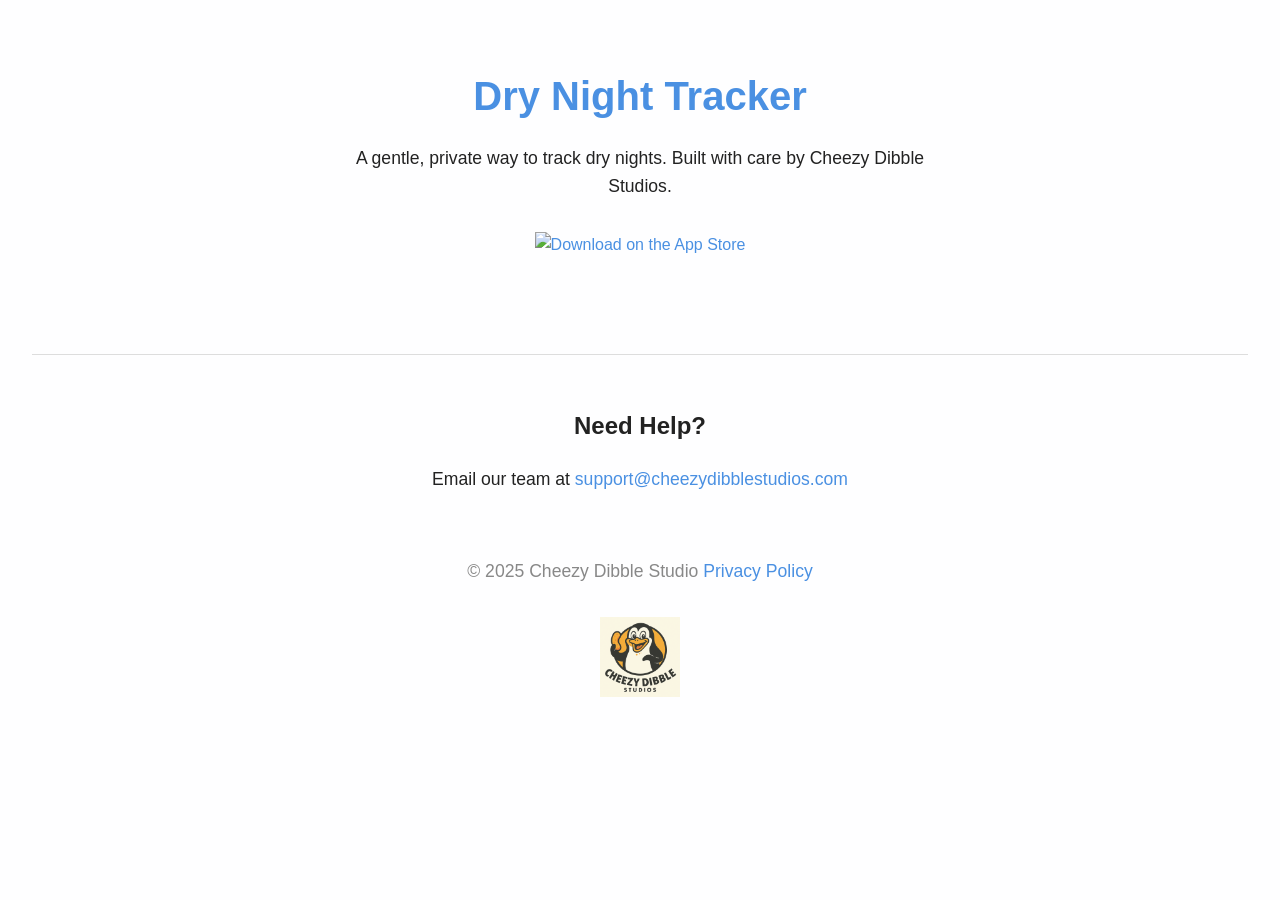
==== index.html @ 756d13ec "Update index.html" ====
<!DOCTYPE html>
<html lang="en">
<head>
  <meta charset="UTF-8" />
  <meta name="viewport" content="width=device-width, initial-scale=1.0"/>
  <title>Dry Night Tracker</title>
  <style>
    body {
      font-family: -apple-system, BlinkMacSystemFont, "Segoe UI", Roboto, Helvetica, Arial, sans-serif;
      background-color: #fefeff;
      color: #222;
      margin: 0;
      padding: 2rem;
      line-height: 1.6;
      text-align: center;
    }
    header {
      padding: 2rem 1rem 1rem;
    }
    h1 {
      color: #4a90e2;
      margin: 0;
      font-size: 2.5rem;
    }
    p {
      max-width: 600px;
      margin: 1rem auto;
      font-size: 1.1rem;
    }
    .store-badge {
      margin: 2rem 0;
    }
    .store-badge img {
      height: 50px;
    }
    .section {
      margin-top: 3rem;
      padding-top: 2rem;
      border-top: 1px solid #ddd;
    }
    footer {
      margin-top: 4rem;
      font-size: 0.9rem;
      color: #888;
    }
    a {
      color: #4a90e2;
      text-decoration: none;
    }
  </style>
</head>
<body>

  <header>
    <h1>Dry Night Tracker</h1>
    <p>A gentle, private way to track dry nights. Built with care by Cheezy Dibble Studios.</p>
    <div class="store-badge">
      <a href="https://apps.apple.com/app/idYOUR_APP_ID">
        <img src="https://developer.apple.com/assets/elements/badges/download-on-the-app-store.svg" alt="Download on the App Store">
      </a>
    </div>
  </header>

  <div class="section">
    <h2>Need Help?</h2>
    <p>Email our team at <a href="mailto:support@cheezydibblestudios.com">support@cheezydibblestudios.com</a></p>
  </div>

  <footer>
  <p>
    © 2025 Cheezy Dibble Studio
    <a href="privacy.html">Privacy Policy</a>
  </p>
  <img src="logo.png" alt="Cheezy Dibble Studio Logo" style="margin-top: 1rem; height: 80px; opacity: 0.85;">
</footer>

</body>
</html>
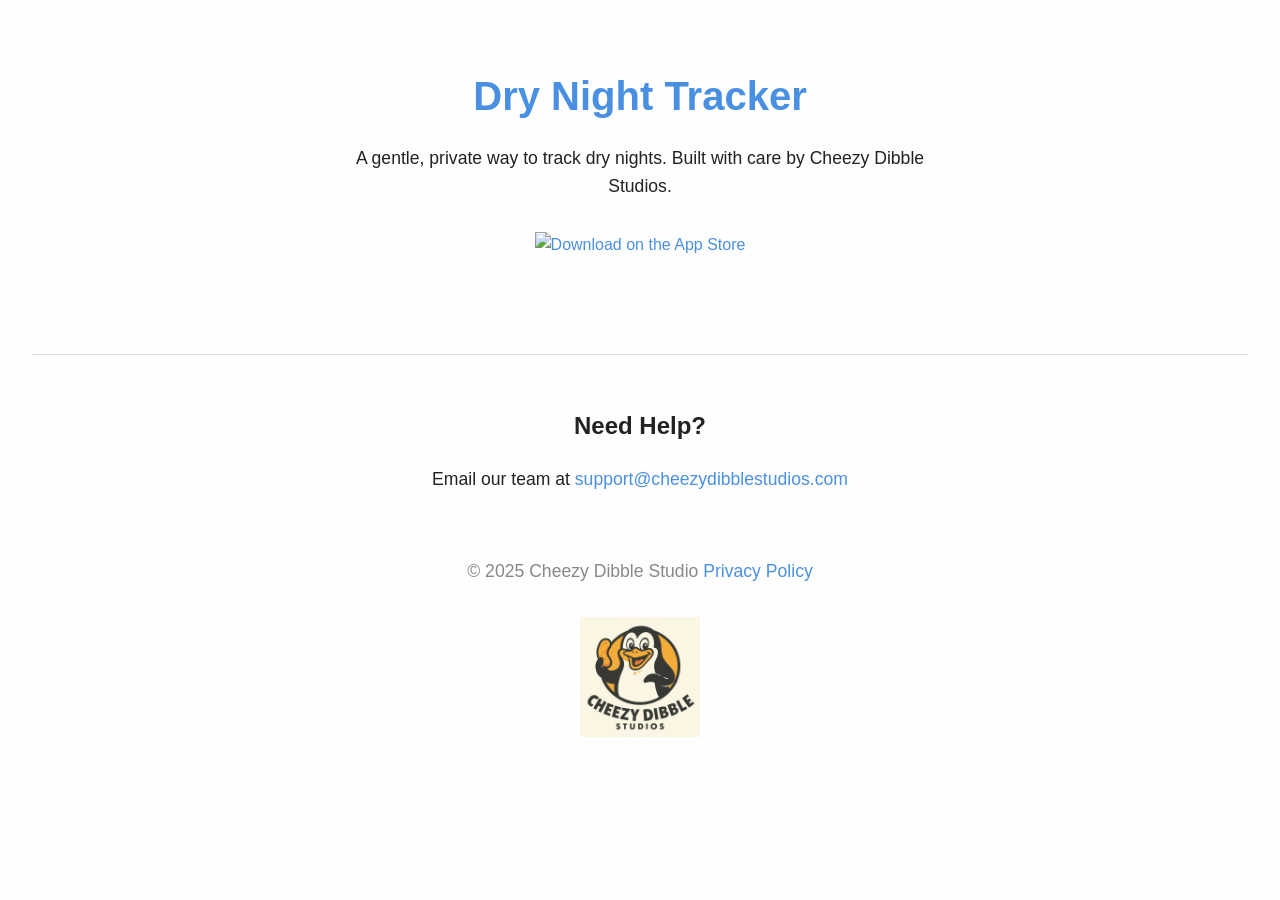
==== commit 34bc240d: "Update index.html" ====
--- a/index.html
+++ b/index.html
@@ -71,7 +71,7 @@
     © 2025 Cheezy Dibble Studio
     <a href="privacy.html">Privacy Policy</a>
   </p>
-  <img src="logo.png" alt="Cheezy Dibble Studio Logo" style="margin-top: 1rem; height: 80px; opacity: 0.85;">
+  <img src="logo.png" alt="Cheezy Dibble Studio Logo" style="margin-top: 1rem; height: 120px; opacity: 0.85;">
 </footer>
 
 </body>
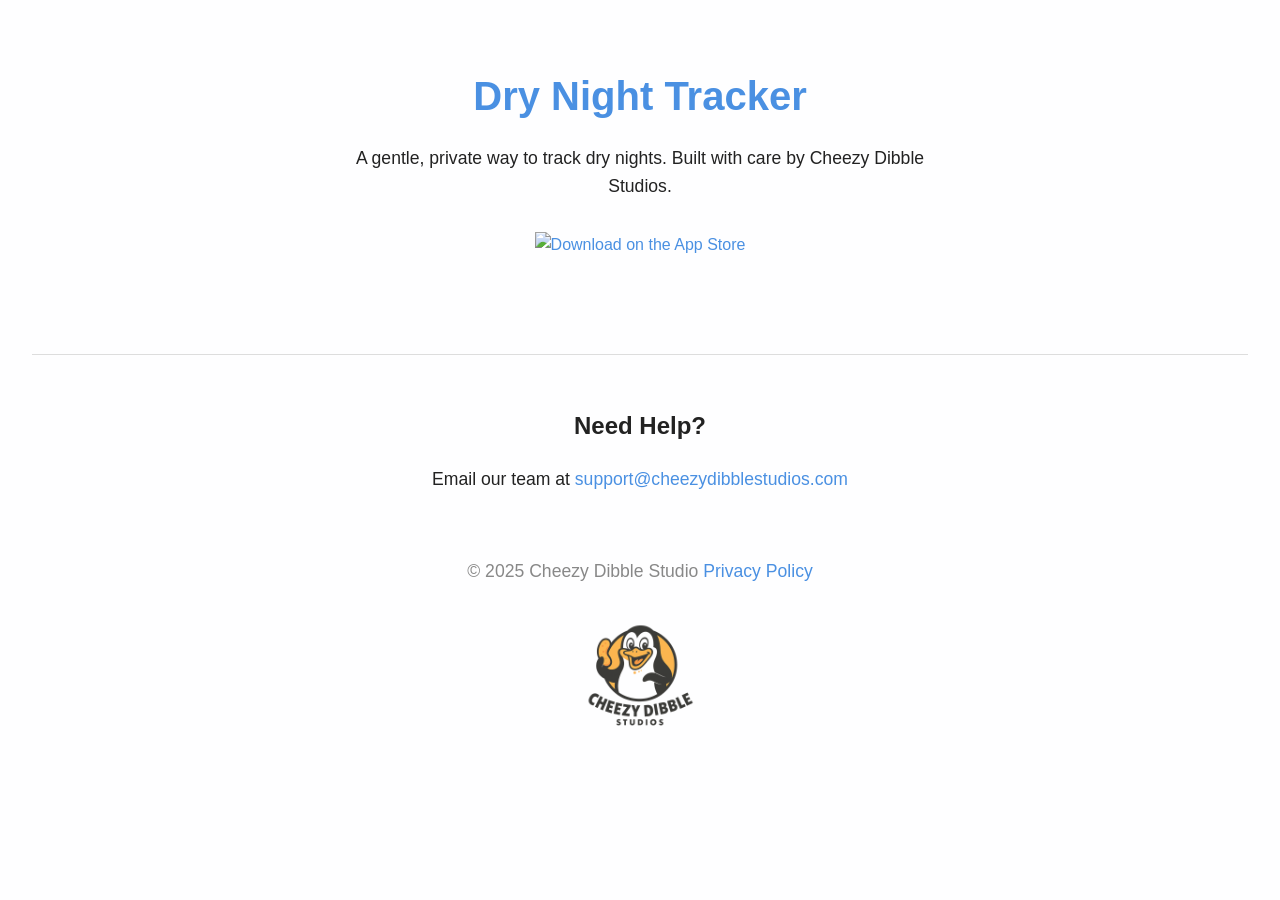
==== commit d2c0b944: "Update index.html Updated image file" ====
--- a/index.html
+++ b/index.html
@@ -71,7 +71,7 @@
     © 2025 Cheezy Dibble Studio
     <a href="privacy.html">Privacy Policy</a>
   </p>
-  <img src="logo.png" alt="Cheezy Dibble Studio Logo" style="margin-top: 1rem; height: 120px; opacity: 0.85;">
+  <img src="logo-blank.png" alt="Cheezy Dibble Studio Logo" style="margin-top: 1rem; height: 120px; opacity: 0.85;">
 </footer>
 
 </body>
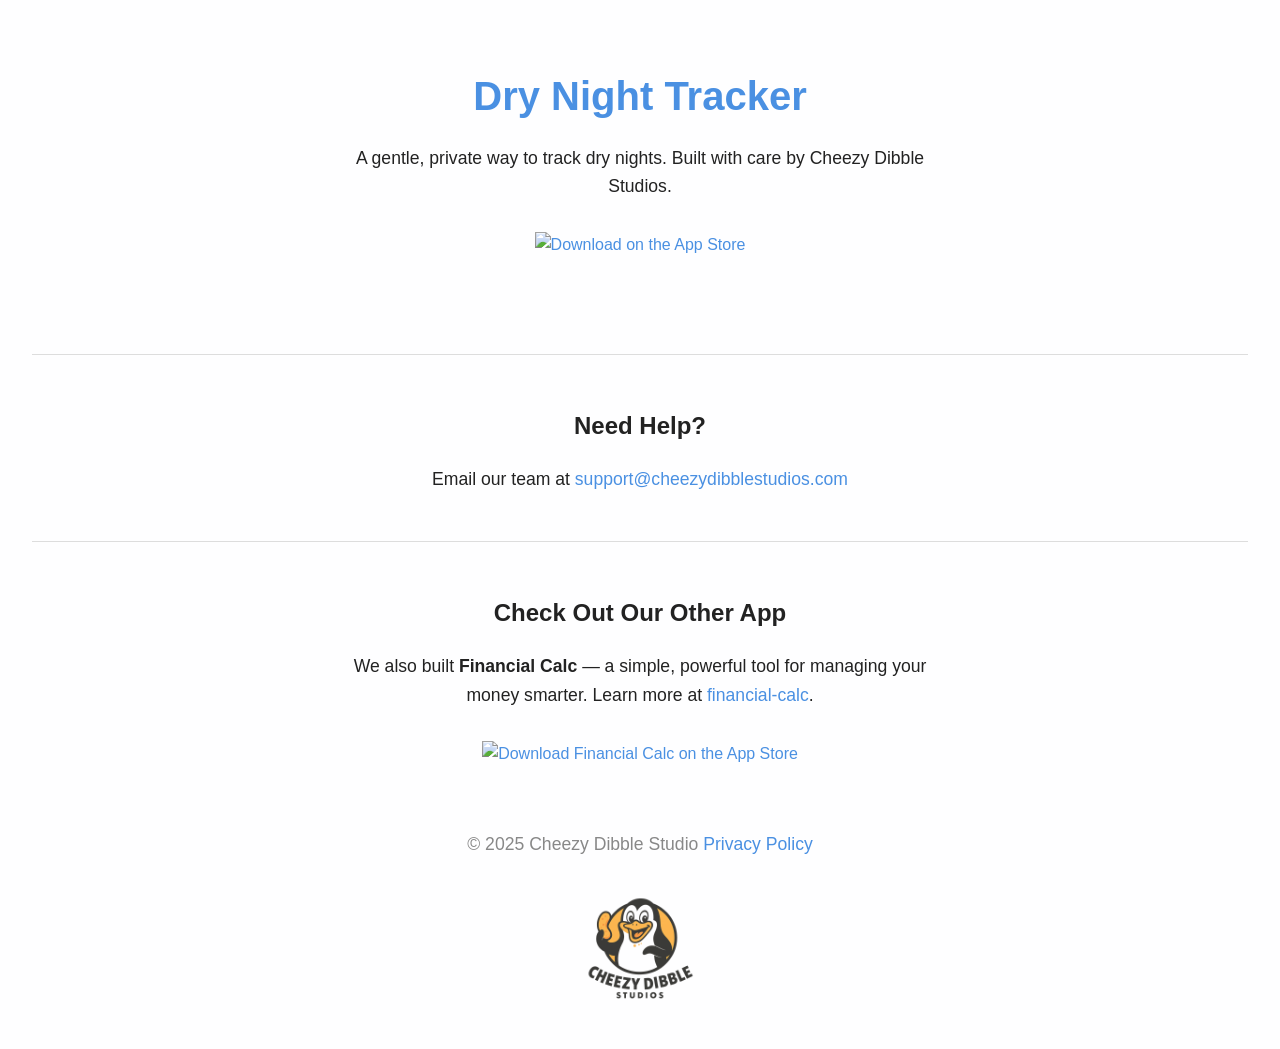
==== commit 6cb54720: "Update index.html for Financial-calc.com" ====
--- a/index.html
+++ b/index.html
@@ -66,6 +66,20 @@
     <p>Email our team at <a href="mailto:support@cheezydibblestudios.com">support@cheezydibblestudios.com</a></p>
   </div>
 
+    <div class="section">
+    <h2>Check Out Our Other App</h2>
+    <p>
+      We also built <strong>Financial Calc</strong> — a simple, powerful tool for managing your money smarter.
+      Learn more at <a href="https://cheezydibblesstudios.com/financial-calc">financial-calc</a>.
+    </p>
+    <div class="store-badge">
+      <a href="https://apps.apple.com/app/idFINANCIAL_CALC_APP_ID">
+        <img src="https://developer.apple.com/assets/elements/badges/download-on-the-app-store.svg" 
+             alt="Download Financial Calc on the App Store">
+      </a>
+    </div>
+  </div>
+
   <footer>
   <p>
     © 2025 Cheezy Dibble Studio
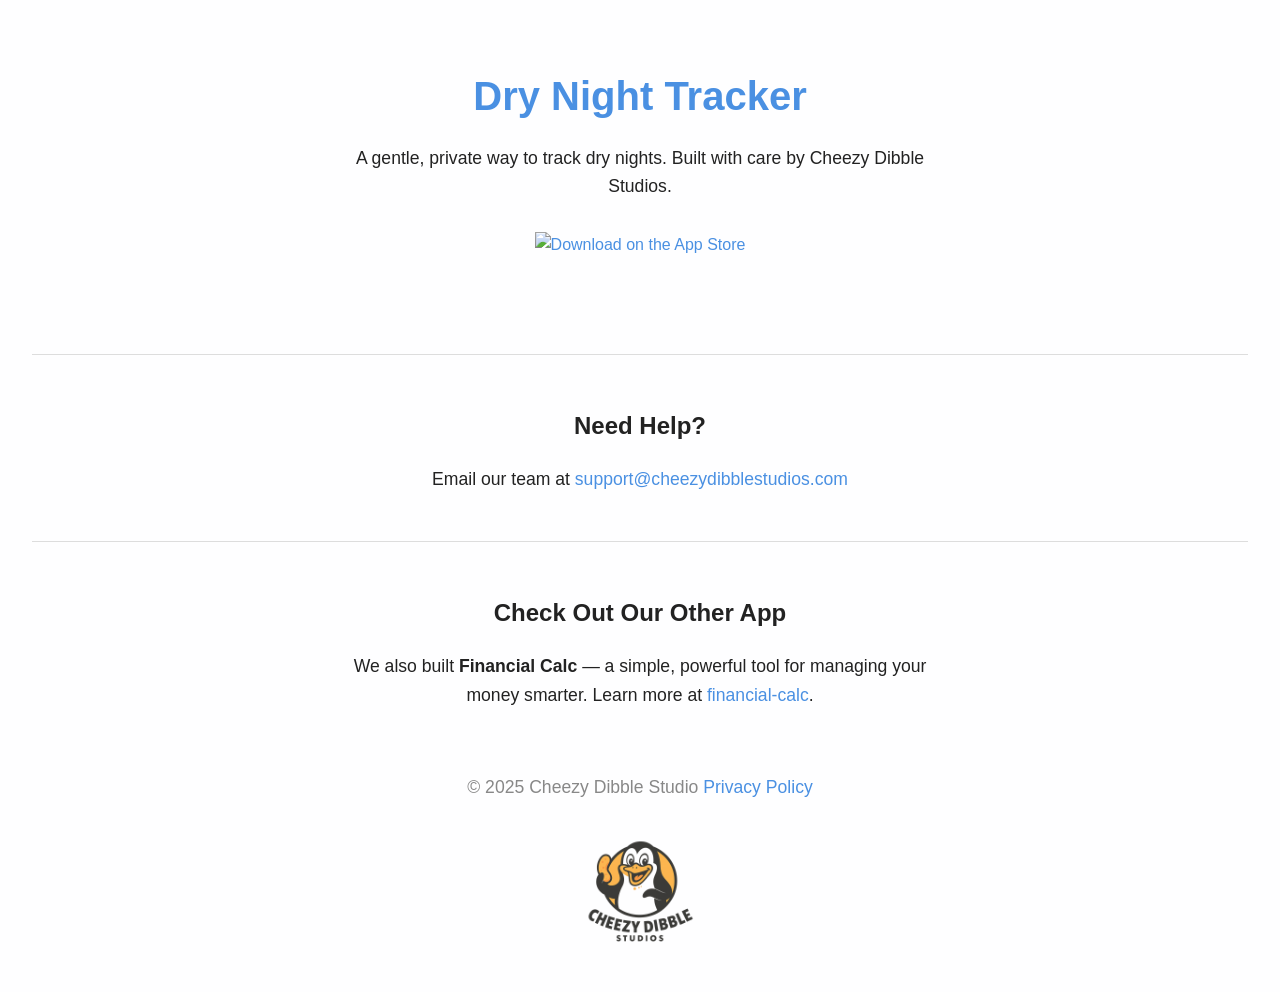
==== commit 84dc973b: "Update index.html FC updates" ====
--- a/index.html
+++ b/index.html
@@ -73,9 +73,7 @@
       Learn more at <a href="https://cheezydibblesstudios.com/financial-calc">financial-calc</a>.
     </p>
     <div class="store-badge">
-      <a href="https://apps.apple.com/app/idFINANCIAL_CALC_APP_ID">
-        <img src="https://developer.apple.com/assets/elements/badges/download-on-the-app-store.svg" 
-             alt="Download Financial Calc on the App Store">
+      <a href="http:www.financial-calc.com">
       </a>
     </div>
   </div>
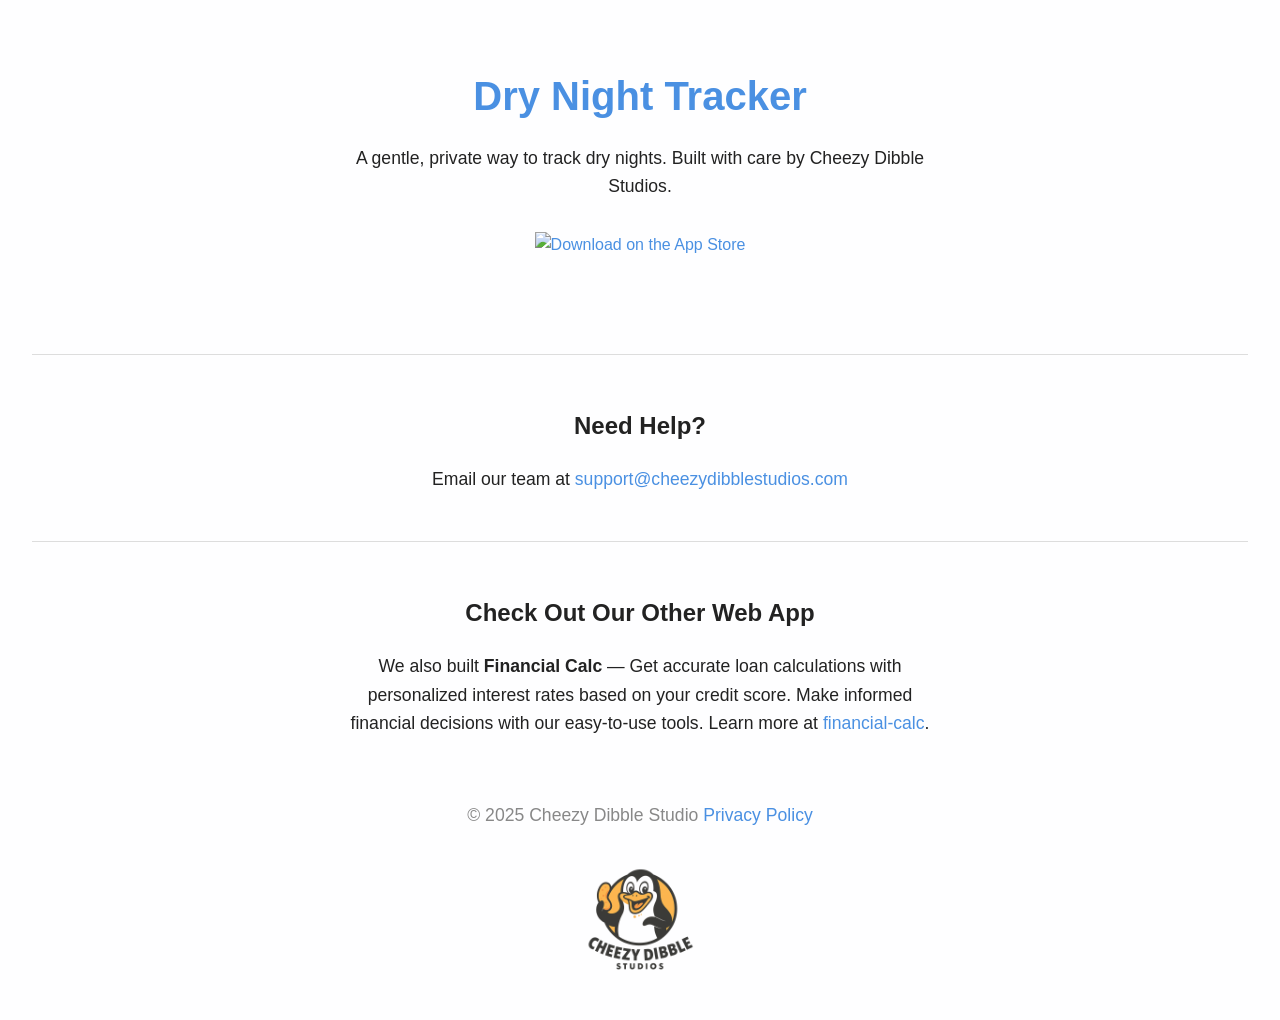
==== commit 2d569eab: "Update index.html FC updates" ====
--- a/index.html
+++ b/index.html
@@ -1,4 +1,4 @@
-<!DOCTYPE html>
+ <!DOCTYPE html>
 <html lang="en">
 <head>
   <meta charset="UTF-8" />
@@ -67,9 +67,9 @@
   </div>
 
     <div class="section">
-    <h2>Check Out Our Other App</h2>
+    <h2>Check Out Our Other Web App</h2>
     <p>
-      We also built <strong>Financial Calc</strong> — a simple, powerful tool for managing your money smarter.
+      We also built <strong>Financial Calc</strong> — Get accurate loan calculations with personalized interest rates based on your credit score. Make informed financial decisions with our easy-to-use tools.
       Learn more at <a href="https://cheezydibblesstudios.com/financial-calc">financial-calc</a>.
     </p>
     <div class="store-badge">
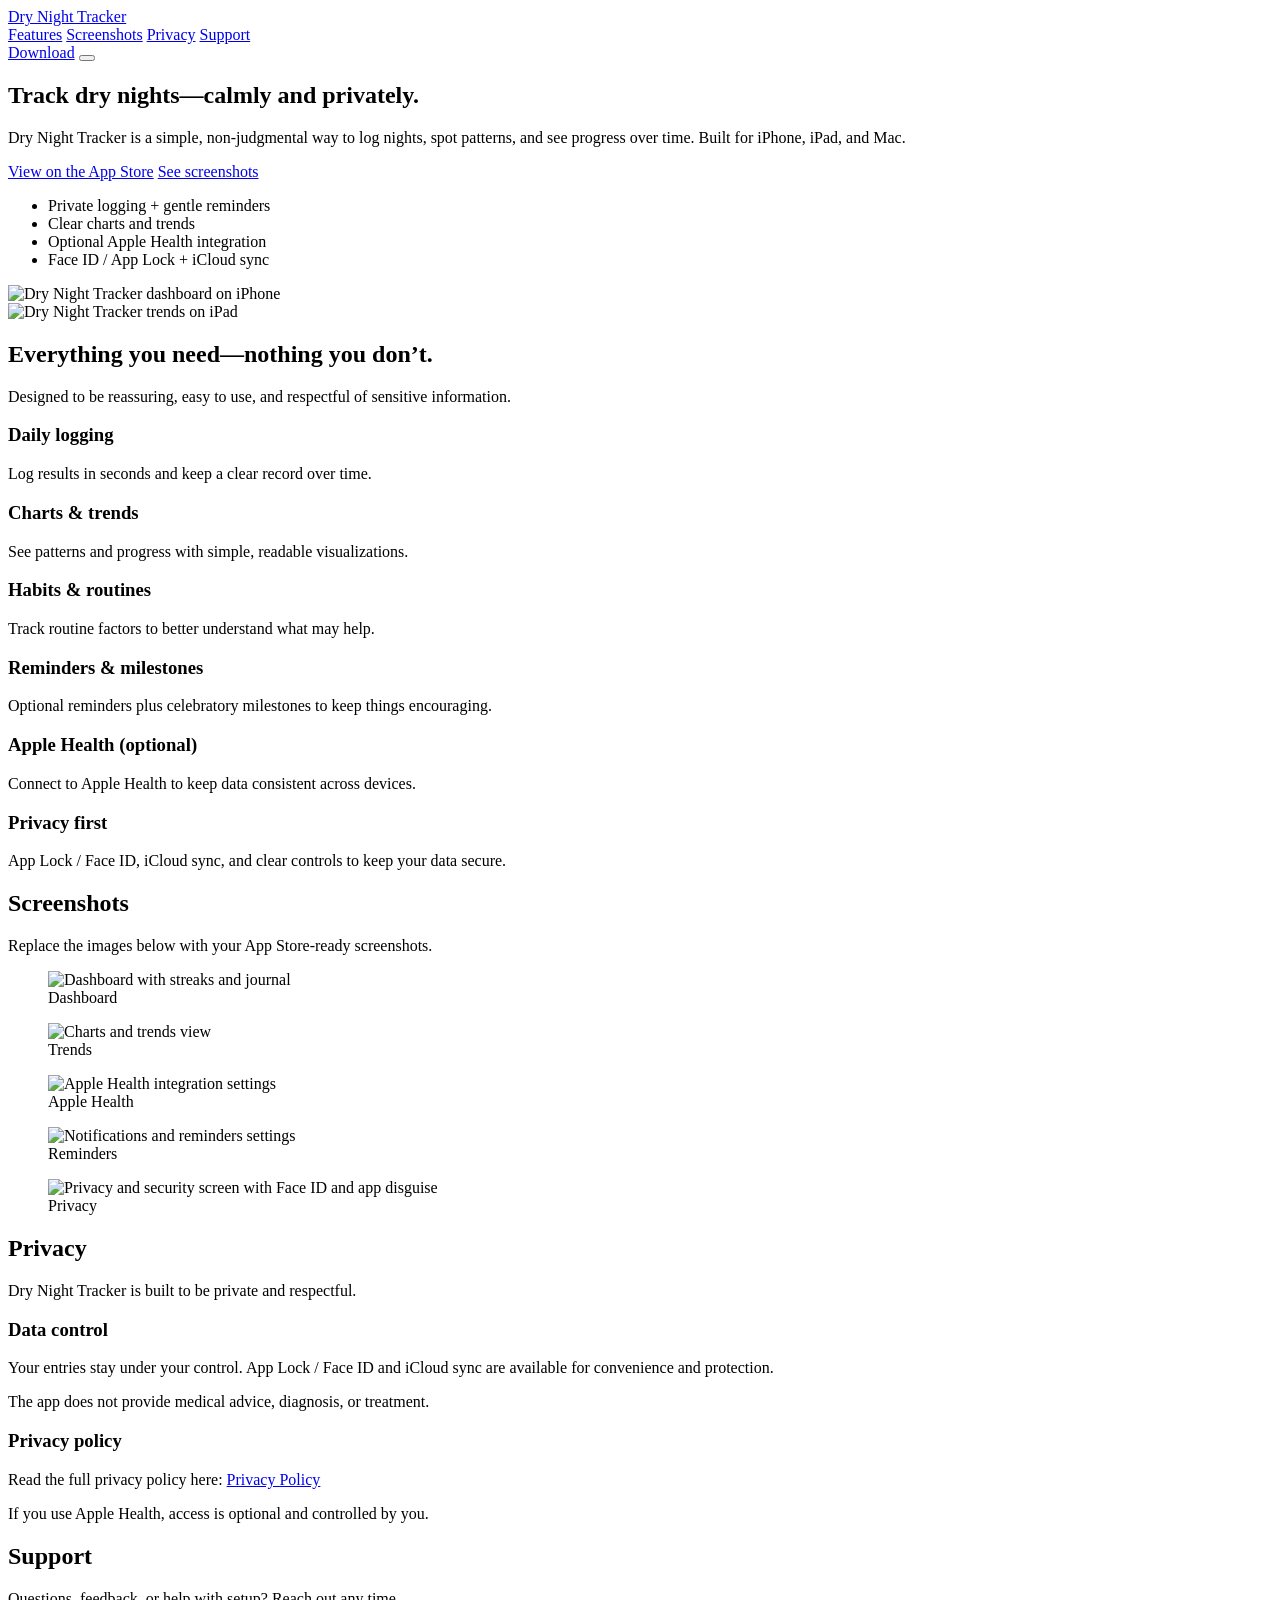
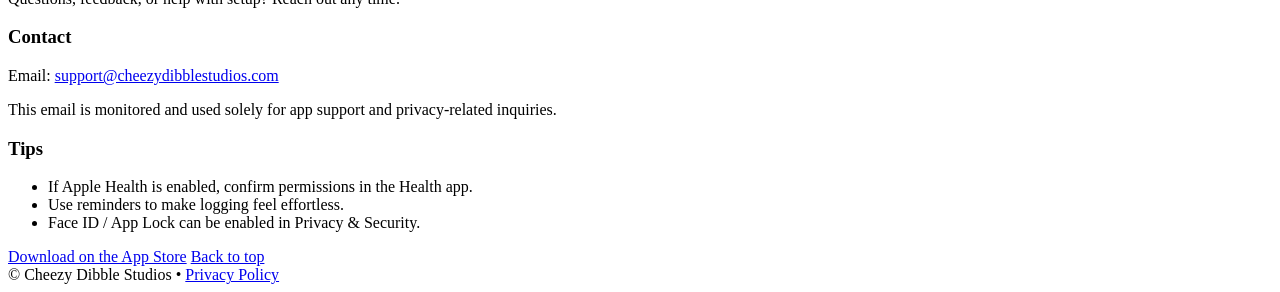
==== commit 630f778d: "Complete rewrite" ====
--- a/index.html
+++ b/index.html
@@ -1,90 +1,242 @@
- <!DOCTYPE html>
+<!doctype html>
 <html lang="en">
 <head>
-  <meta charset="UTF-8" />
-  <meta name="viewport" content="width=device-width, initial-scale=1.0"/>
+  <meta charset="utf-8" />
+  <meta name="viewport" content="width=device-width,initial-scale=1" />
+  <meta name="description" content="Dry Night Tracker — private logging, simple charts, gentle reminders, and Apple Health integration." />
   <title>Dry Night Tracker</title>
-  <style>
-    body {
-      font-family: -apple-system, BlinkMacSystemFont, "Segoe UI", Roboto, Helvetica, Arial, sans-serif;
-      background-color: #fefeff;
-      color: #222;
-      margin: 0;
-      padding: 2rem;
-      line-height: 1.6;
-      text-align: center;
-    }
-    header {
-      padding: 2rem 1rem 1rem;
-    }
-    h1 {
-      color: #4a90e2;
-      margin: 0;
-      font-size: 2.5rem;
-    }
-    p {
-      max-width: 600px;
-      margin: 1rem auto;
-      font-size: 1.1rem;
-    }
-    .store-badge {
-      margin: 2rem 0;
-    }
-    .store-badge img {
-      height: 50px;
-    }
-    .section {
-      margin-top: 3rem;
-      padding-top: 2rem;
-      border-top: 1px solid #ddd;
-    }
-    footer {
-      margin-top: 4rem;
-      font-size: 0.9rem;
-      color: #888;
-    }
-    a {
-      color: #4a90e2;
-      text-decoration: none;
-    }
-  </style>
+
+  <link rel="icon" href="assets/icon.png" />
+  <link rel="preconnect" href="https://fonts.googleapis.com">
+  <link rel="preconnect" href="https://fonts.gstatic.com" crossorigin>
+
+  <link rel="stylesheet" href="styles.css" />
+
+  <!-- Open Graph -->
+  <meta property="og:title" content="Dry Night Tracker" />
+  <meta property="og:description" content="Track dry nights with simple charts and private logging." />
+  <meta property="og:image" content="assets/og.png" />
+  <meta property="og:type" content="website" />
 </head>
+
 <body>
-
-  <header>
-    <h1>Dry Night Tracker</h1>
-    <p>A gentle, private way to track dry nights. Built with care by Cheezy Dibble Studios.</p>
-    <div class="store-badge">
-      <a href="https://apps.apple.com/app/idYOUR_APP_ID">
-        <img src="https://developer.apple.com/assets/elements/badges/download-on-the-app-store.svg" alt="Download on the App Store">
+  <header class="nav">
+    <div class="container nav-inner">
+      <a class="brand" href="#top" aria-label="Dry Night Tracker home">
+        <span class="brand-dot" aria-hidden="true"></span>
+        <span>Dry Night Tracker</span>
       </a>
+
+      <nav class="nav-links" aria-label="Primary">
+        <a href="#features">Features</a>
+        <a href="#screenshots">Screenshots</a>
+        <a href="#privacy">Privacy</a>
+        <a href="#support">Support</a>
+      </nav>
+
+      <a class="cta small" href="#download">Download</a>
+      <button class="menu" aria-label="Open menu" aria-expanded="false" aria-controls="mobileMenu">
+        <span></span><span></span><span></span>
+      </button>
+    </div>
+
+    <div id="mobileMenu" class="mobile" hidden>
+      <a href="#features">Features</a>
+      <a href="#screenshots">Screenshots</a>
+      <a href="#privacy">Privacy</a>
+      <a href="#support">Support</a>
+      <a class="cta" href="#download">Download</a>
     </div>
   </header>
 
-  <div class="section">
-    <h2>Need Help?</h2>
-    <p>Email our team at <a href="mailto:support@cheezydibblestudios.com">support@cheezydibblestudios.com</a></p>
-  </div>
-
-    <div class="section">
-    <h2>Check Out Our Other Web App</h2>
-    <p>
-      We also built <strong>Financial Calc</strong> — Get accurate loan calculations with personalized interest rates based on your credit score. Make informed financial decisions with our easy-to-use tools.
-      Learn more at <a href="https://cheezydibblesstudios.com/financial-calc">financial-calc</a>.
-    </p>
-    <div class="store-badge">
-      <a href="http:www.financial-calc.com">
-      </a>
+  <main id="top">
+    <section class="hero">
+      <div class="container hero-grid">
+        <div class="hero-copy">
+          <h1>Track dry nights—calmly and privately.</h1>
+          <p class="sub">
+            Dry Night Tracker is a simple, non-judgmental way to log nights, spot patterns,
+            and see progress over time. Built for iPhone, iPad, and Mac.
+          </p>
+
+          <div class="hero-actions" id="download">
+            <!-- Replace # with your App Store link -->
+            <a class="cta" href="#" target="_blank" rel="noopener">View on the App Store</a>
+            <a class="ghost" href="#screenshots">See screenshots</a>
+          </div>
+
+          <ul class="bullets" role="list">
+            <li>Private logging + gentle reminders</li>
+            <li>Clear charts and trends</li>
+            <li>Optional Apple Health integration</li>
+            <li>Face ID / App Lock + iCloud sync</li>
+          </ul>
+        </div>
+
+        <div class="hero-media" aria-label="App preview images">
+          <!-- Replace these with your actual images -->
+          <div class="device">
+            <img src="assets/iphone-hero.png" alt="Dry Night Tracker dashboard on iPhone" loading="eager" />
+          </div>
+          <div class="device secondary">
+            <img src="assets/ipad-hero.png" alt="Dry Night Tracker trends on iPad" loading="lazy" />
+          </div>
+        </div>
+      </div>
+    </section>
+
+    <section id="features" class="section">
+      <div class="container">
+        <div class="section-head">
+          <h2>Everything you need—nothing you don’t.</h2>
+          <p>Designed to be reassuring, easy to use, and respectful of sensitive information.</p>
+        </div>
+
+        <div class="cards">
+          <article class="card">
+            <h3>Daily logging</h3>
+            <p>Log results in seconds and keep a clear record over time.</p>
+          </article>
+
+          <article class="card">
+            <h3>Charts & trends</h3>
+            <p>See patterns and progress with simple, readable visualizations.</p>
+          </article>
+
+          <article class="card">
+            <h3>Habits & routines</h3>
+            <p>Track routine factors to better understand what may help.</p>
+          </article>
+
+          <article class="card">
+            <h3>Reminders & milestones</h3>
+            <p>Optional reminders plus celebratory milestones to keep things encouraging.</p>
+          </article>
+
+          <article class="card">
+            <h3>Apple Health (optional)</h3>
+            <p>Connect to Apple Health to keep data consistent across devices.</p>
+          </article>
+
+          <article class="card">
+            <h3>Privacy first</h3>
+            <p>App Lock / Face ID, iCloud sync, and clear controls to keep your data secure.</p>
+          </article>
+        </div>
+      </div>
+    </section>
+
+    <section id="screenshots" class="section alt">
+      <div class="container">
+        <div class="section-head">
+          <h2>Screenshots</h2>
+          <p>Replace the images below with your App Store-ready screenshots.</p>
+        </div>
+
+        <div class="gallery">
+          <figure>
+            <img src="assets/screen-1.png" alt="Dashboard with streaks and journal" loading="lazy" />
+            <figcaption>Dashboard</figcaption>
+          </figure>
+          <figure>
+            <img src="assets/screen-2.png" alt="Charts and trends view" loading="lazy" />
+            <figcaption>Trends</figcaption>
+          </figure>
+          <figure>
+            <img src="assets/screen-3.png" alt="Apple Health integration settings" loading="lazy" />
+            <figcaption>Apple Health</figcaption>
+          </figure>
+          <figure>
+            <img src="assets/screen-4.png" alt="Notifications and reminders settings" loading="lazy" />
+            <figcaption>Reminders</figcaption>
+          </figure>
+          <figure>
+            <img src="assets/screen-5.png" alt="Privacy and security screen with Face ID and app disguise" loading="lazy" />
+            <figcaption>Privacy</figcaption>
+          </figure>
+        </div>
+      </div>
+    </section>
+
+    <section id="privacy" class="section">
+      <div class="container">
+        <div class="section-head">
+          <h2>Privacy</h2>
+          <p>Dry Night Tracker is built to be private and respectful.</p>
+        </div>
+
+        <div class="two-col">
+          <div class="panel">
+            <h3>Data control</h3>
+            <p>
+              Your entries stay under your control. App Lock / Face ID and iCloud sync
+              are available for convenience and protection.
+            </p>
+            <p class="fine">
+              The app does not provide medical advice, diagnosis, or treatment.
+            </p>
+          </div>
+
+          <div class="panel">
+            <h3>Privacy policy</h3>
+            <p>
+              Read the full privacy policy here:
+              <a href="privacy.html">Privacy Policy</a>
+            </p>
+            <p class="fine">
+              If you use Apple Health, access is optional and controlled by you.
+            </p>
+          </div>
+        </div>
+      </div>
+    </section>
+
+    <section id="support" class="section alt">
+      <div class="container">
+        <div class="section-head">
+          <h2>Support</h2>
+          <p>Questions, feedback, or help with setup? Reach out any time.</p>
+        </div>
+
+        <div class="support">
+          <div class="panel">
+            <h3>Contact</h3>
+            <p>
+              Email:
+              <a href="mailto:support@cheezydibblestudios.com">support@cheezydibblestudios.com</a>
+            </p>
+            <p class="fine">
+              This email is monitored and used solely for app support and privacy-related inquiries.
+            </p>
+          </div>
+
+          <div class="panel">
+            <h3>Tips</h3>
+            <ul>
+              <li>If Apple Health is enabled, confirm permissions in the Health app.</li>
+              <li>Use reminders to make logging feel effortless.</li>
+              <li>Face ID / App Lock can be enabled in Privacy & Security.</li>
+            </ul>
+          </div>
+        </div>
+
+        <div class="footer-cta">
+          <!-- Replace # with your App Store link -->
+          <a class="cta" href="#" target="_blank" rel="noopener">Download on the App Store</a>
+          <a class="ghost" href="#top">Back to top</a>
+        </div>
+      </div>
+    </section>
+  </main>
+
+  <footer class="footer">
+    <div class="container footer-inner">
+      <span>© <span id="year"></span> Cheezy Dibble Studios</span>
+      <span class="sep" aria-hidden="true">•</span>
+      <a href="privacy.html">Privacy Policy</a>
     </div>
-  </div>
-
-  <footer>
-  <p>
-    © 2025 Cheezy Dibble Studio
-    <a href="privacy.html">Privacy Policy</a>
-  </p>
-  <img src="logo-blank.png" alt="Cheezy Dibble Studio Logo" style="margin-top: 1rem; height: 120px; opacity: 0.85;">
-</footer>
-
+  </footer>
+
+  <script src="script.js"></script>
 </body>
 </html>
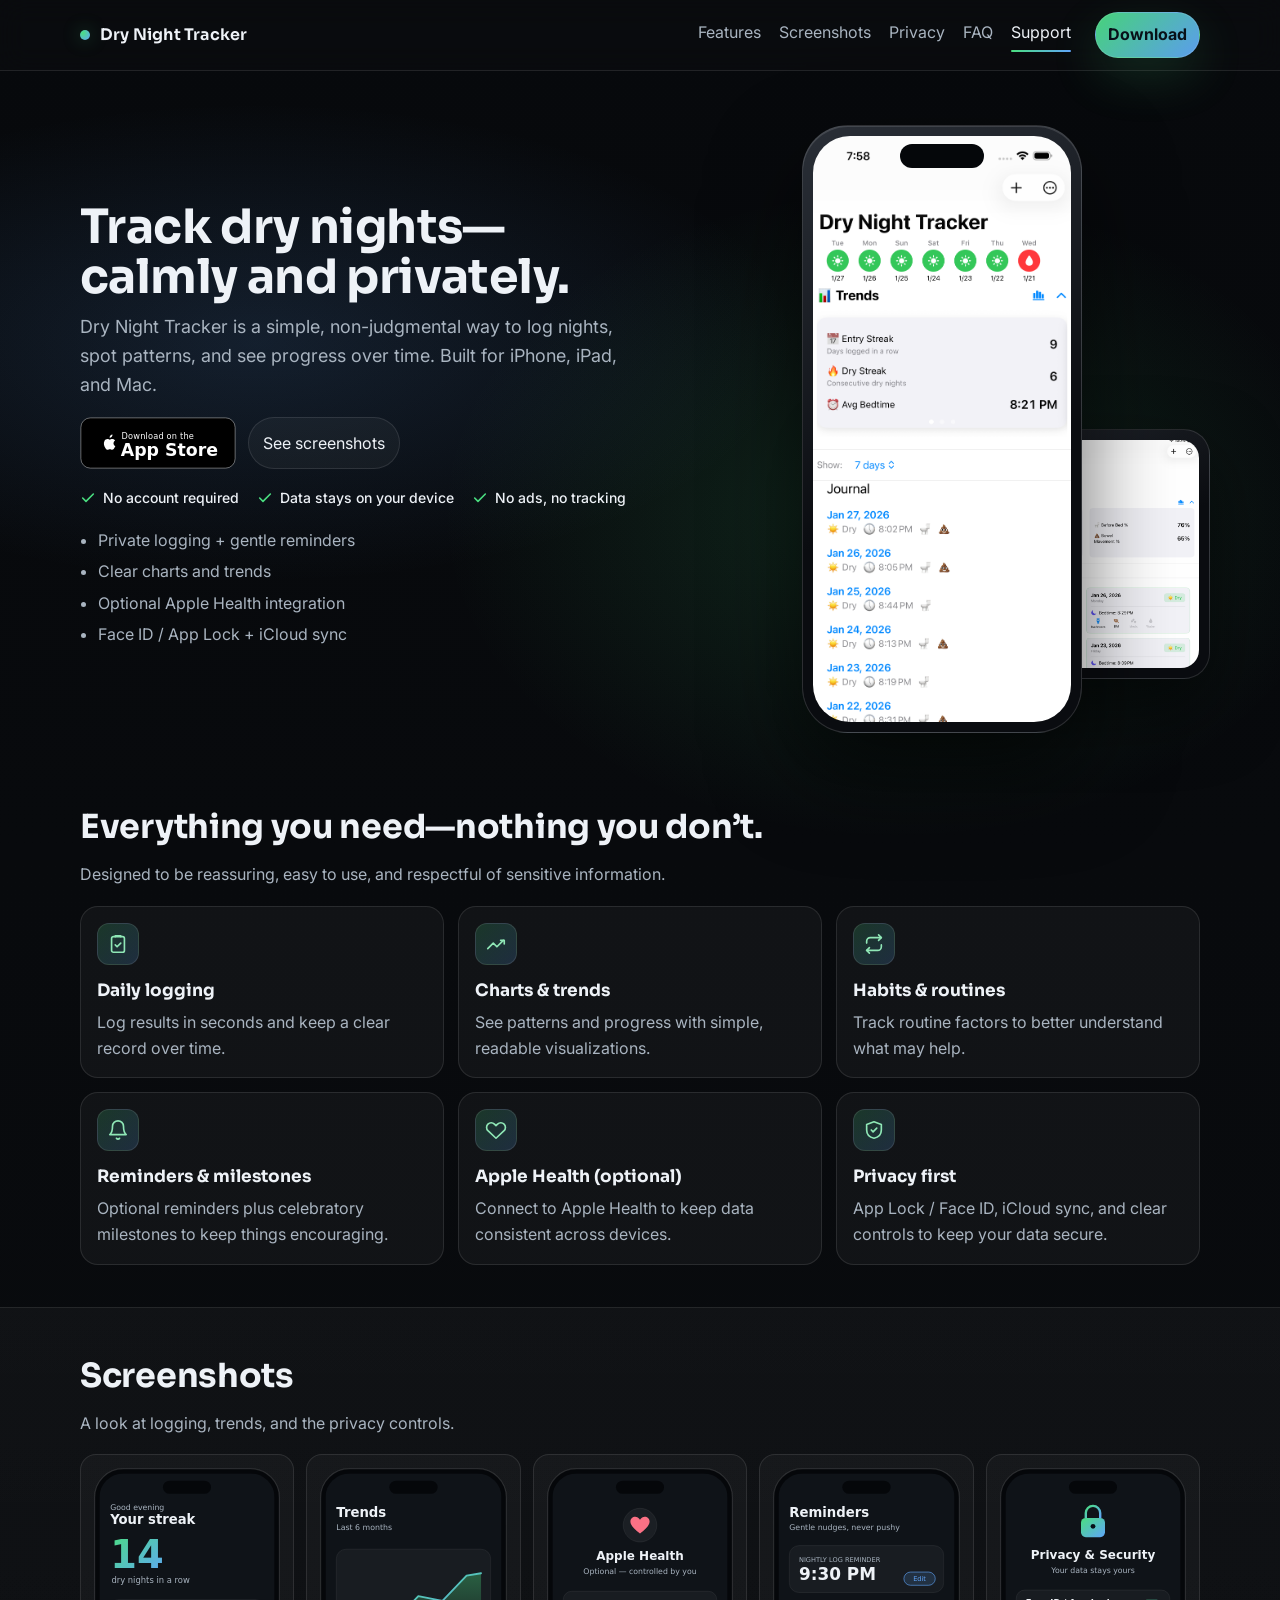
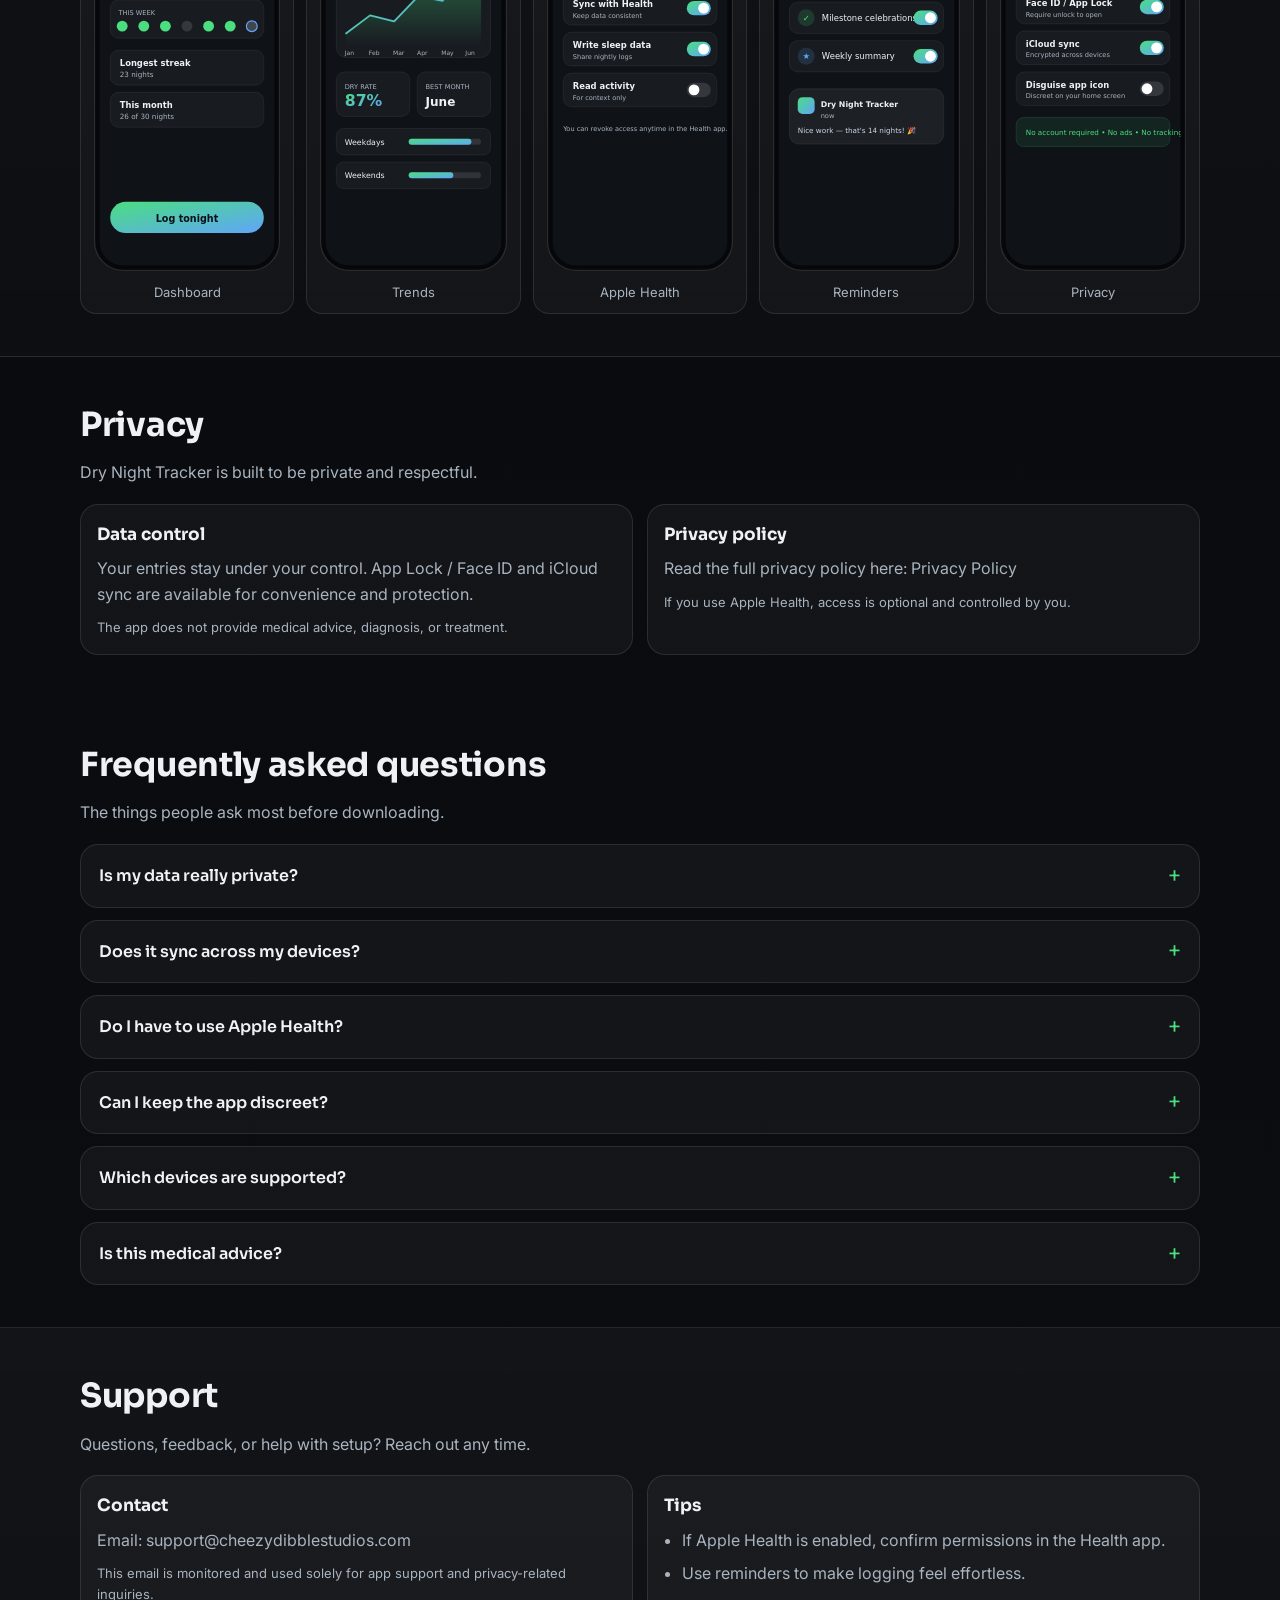
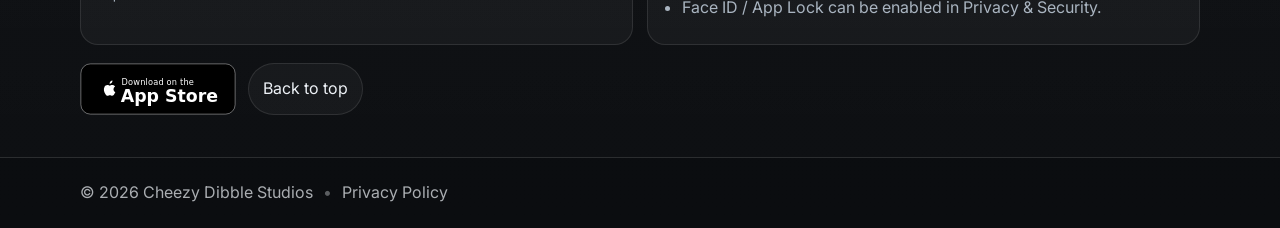
==== commit 5f2dbcaa: "Revamp landing page: device frames, fonts, FAQ, scrollspy, SEO - Add iPhone/iPad device-frame hero m" ====
--- a/index.html
+++ b/index.html
@@ -7,16 +7,84 @@
   <title>Dry Night Tracker</title>
 
   <link rel="icon" href="assets/icon.png" />
+  <link rel="apple-touch-icon" href="assets/icon.png" />
+  <link rel="canonical" href="https://cheezydibblestudios.com/" />
   <link rel="preconnect" href="https://fonts.googleapis.com">
   <link rel="preconnect" href="https://fonts.gstatic.com" crossorigin>
-
+  <link rel="stylesheet" href="https://fonts.googleapis.com/css2?family=Inter:wght@400;500;600&family=Sora:wght@600;700;800&display=swap">
+
+  <meta name="theme-color" content="#0b0d10" />
   <link rel="stylesheet" href="styles.css" />
 
   <!-- Open Graph -->
   <meta property="og:title" content="Dry Night Tracker" />
   <meta property="og:description" content="Track dry nights with simple charts and private logging." />
-  <meta property="og:image" content="assets/og.png" />
+  <meta property="og:image" content="https://cheezydibblestudios.com/assets/og.jpg" />
+  <meta property="og:url" content="https://cheezydibblestudios.com/" />
   <meta property="og:type" content="website" />
+
+  <!-- Twitter -->
+  <meta name="twitter:card" content="summary_large_image" />
+  <meta name="twitter:title" content="Dry Night Tracker" />
+  <meta name="twitter:description" content="Track dry nights with simple charts and private logging." />
+  <meta name="twitter:image" content="https://cheezydibblestudios.com/assets/og.jpg" />
+
+  <!-- Structured data -->
+  <script type="application/ld+json">
+  {
+    "@context": "https://schema.org",
+    "@type": "SoftwareApplication",
+    "name": "Dry Night Tracker",
+    "operatingSystem": "iOS, iPadOS, macOS",
+    "applicationCategory": "HealthApplication",
+    "description": "Dry Night Tracker is a simple, private way to log nights, spot patterns, and see progress over time, with charts, gentle reminders, and optional Apple Health integration.",
+    "url": "https://cheezydibblestudios.com/",
+    "image": "https://cheezydibblestudios.com/assets/og.jpg",
+    "publisher": {
+      "@type": "Organization",
+      "name": "Cheezy Dibble Studios",
+      "email": "support@cheezydibblestudios.com"
+    }
+  }
+  </script>
+  <script type="application/ld+json">
+  {
+    "@context": "https://schema.org",
+    "@type": "FAQPage",
+    "mainEntity": [
+      {
+        "@type": "Question",
+        "name": "Is my data really private?",
+        "acceptedAnswer": { "@type": "Answer", "text": "Yes. There's no account to create, your entries are stored on your device, and nothing is sold or shared. The app shows no ads and does no third-party tracking." }
+      },
+      {
+        "@type": "Question",
+        "name": "Does it sync across my devices?",
+        "acceptedAnswer": { "@type": "Answer", "text": "Optionally. If you enable iCloud sync, your data is kept consistent across your iPhone, iPad, and Mac through your private iCloud account. You can leave it off to keep everything on a single device." }
+      },
+      {
+        "@type": "Question",
+        "name": "Do I have to use Apple Health?",
+        "acceptedAnswer": { "@type": "Answer", "text": "No. Apple Health is entirely optional and off until you turn it on. You choose exactly what is shared, and you can revoke access anytime in the Health app." }
+      },
+      {
+        "@type": "Question",
+        "name": "Can I keep the app discreet?",
+        "acceptedAnswer": { "@type": "Answer", "text": "Yes. Face ID / App Lock can require authentication to open the app, and an optional disguised icon keeps it discreet on your home screen." }
+      },
+      {
+        "@type": "Question",
+        "name": "Which devices are supported?",
+        "acceptedAnswer": { "@type": "Answer", "text": "Dry Night Tracker is built for iPhone, iPad, and Mac." }
+      },
+      {
+        "@type": "Question",
+        "name": "Is this medical advice?",
+        "acceptedAnswer": { "@type": "Answer", "text": "No. The app is a private tracking tool and does not provide medical advice, diagnosis, or treatment. For health concerns, please consult a qualified professional." }
+      }
+    ]
+  }
+  </script>
 </head>
 
 <body>
@@ -31,21 +99,11 @@
         <a href="#features">Features</a>
         <a href="#screenshots">Screenshots</a>
         <a href="#privacy">Privacy</a>
+        <a href="#faq">FAQ</a>
         <a href="#support">Support</a>
       </nav>
 
       <a class="cta small" href="#download">Download</a>
-      <button class="menu" aria-label="Open menu" aria-expanded="false" aria-controls="mobileMenu">
-        <span></span><span></span><span></span>
-      </button>
-    </div>
-
-    <div id="mobileMenu" class="mobile" hidden>
-      <a href="#features">Features</a>
-      <a href="#screenshots">Screenshots</a>
-      <a href="#privacy">Privacy</a>
-      <a href="#support">Support</a>
-      <a class="cta" href="#download">Download</a>
     </div>
   </header>
 
@@ -61,9 +119,26 @@
 
           <div class="hero-actions" id="download">
             <!-- Replace # with your App Store link -->
-            <a class="cta" href="#" target="_blank" rel="noopener">View on the App Store</a>
+            <a class="badge-link" href="#" target="_blank" rel="noopener" aria-label="Download on the App Store">
+              <img src="assets/app-store-badge.svg" alt="Download on the App Store" width="180" height="60" />
+            </a>
             <a class="ghost" href="#screenshots">See screenshots</a>
           </div>
+
+          <ul class="trust" role="list">
+            <li>
+              <svg viewBox="0 0 24 24" aria-hidden="true"><path d="M20 6L9 17l-5-5"/></svg>
+              No account required
+            </li>
+            <li>
+              <svg viewBox="0 0 24 24" aria-hidden="true"><path d="M20 6L9 17l-5-5"/></svg>
+              Data stays on your device
+            </li>
+            <li>
+              <svg viewBox="0 0 24 24" aria-hidden="true"><path d="M20 6L9 17l-5-5"/></svg>
+              No ads, no tracking
+            </li>
+          </ul>
 
           <ul class="bullets" role="list">
             <li>Private logging + gentle reminders</li>
@@ -75,11 +150,11 @@
 
         <div class="hero-media" aria-label="App preview images">
           <!-- Replace these with your actual images -->
-          <div class="device">
-            <img src="assets/iphone-hero.png" alt="Dry Night Tracker dashboard on iPhone" loading="eager" />
-          </div>
-          <div class="device secondary">
-            <img src="assets/ipad-hero.png" alt="Dry Night Tracker trends on iPad" loading="lazy" />
+          <div class="tablet">
+            <img class="tablet-screen" src="assets/ipad-hero.png" alt="Dry Night Tracker trends on iPad" loading="lazy" />
+          </div>
+          <div class="phone">
+            <img class="phone-screen" src="assets/iphone-hero.png" alt="Dry Night Tracker dashboard on iPhone" loading="eager" />
           </div>
         </div>
       </div>
@@ -94,31 +169,49 @@
 
         <div class="cards">
           <article class="card">
+            <span class="card-icon" aria-hidden="true">
+              <svg viewBox="0 0 24 24"><rect x="5" y="4" width="14" height="17" rx="2"/><path d="M9 4V3h6v1"/><path d="M9 13l2 2 4-4"/></svg>
+            </span>
             <h3>Daily logging</h3>
             <p>Log results in seconds and keep a clear record over time.</p>
           </article>
 
           <article class="card">
+            <span class="card-icon" aria-hidden="true">
+              <svg viewBox="0 0 24 24"><path d="M3 17l6-6 4 4 7-7"/><path d="M17 8h4v4"/></svg>
+            </span>
             <h3>Charts & trends</h3>
             <p>See patterns and progress with simple, readable visualizations.</p>
           </article>
 
           <article class="card">
+            <span class="card-icon" aria-hidden="true">
+              <svg viewBox="0 0 24 24"><path d="M17 2l3 3-3 3"/><path d="M4 11V9a4 4 0 0 1 4-4h12"/><path d="M7 22l-3-3 3-3"/><path d="M20 13v2a4 4 0 0 1-4 4H4"/></svg>
+            </span>
             <h3>Habits & routines</h3>
             <p>Track routine factors to better understand what may help.</p>
           </article>
 
           <article class="card">
+            <span class="card-icon" aria-hidden="true">
+              <svg viewBox="0 0 24 24"><path d="M18 8a6 6 0 0 0-12 0c0 7-3 9-3 9h18s-3-2-3-9"/><path d="M13.7 21a2 2 0 0 1-3.4 0"/></svg>
+            </span>
             <h3>Reminders & milestones</h3>
             <p>Optional reminders plus celebratory milestones to keep things encouraging.</p>
           </article>
 
           <article class="card">
+            <span class="card-icon" aria-hidden="true">
+              <svg viewBox="0 0 24 24"><path d="M20.8 5.6a5 5 0 0 0-7.1 0L12 7.3l-1.7-1.7a5 5 0 1 0-7.1 7.1L12 21l8.8-8.3a5 5 0 0 0 0-7.1z"/></svg>
+            </span>
             <h3>Apple Health (optional)</h3>
             <p>Connect to Apple Health to keep data consistent across devices.</p>
           </article>
 
           <article class="card">
+            <span class="card-icon" aria-hidden="true">
+              <svg viewBox="0 0 24 24"><path d="M12 3l8 3v6c0 5-3.5 8-8 9-4.5-1-8-4-8-9V6z"/><path d="M9 12l2 2 4-4"/></svg>
+            </span>
             <h3>Privacy first</h3>
             <p>App Lock / Face ID, iCloud sync, and clear controls to keep your data secure.</p>
           </article>
@@ -130,28 +223,28 @@
       <div class="container">
         <div class="section-head">
           <h2>Screenshots</h2>
-          <p>Replace the images below with your App Store-ready screenshots.</p>
+          <p>A look at logging, trends, and the privacy controls.</p>
         </div>
 
         <div class="gallery">
           <figure>
-            <img src="assets/screen-1.png" alt="Dashboard with streaks and journal" loading="lazy" />
+            <img src="assets/screen-1.svg" alt="Dashboard with streaks and journal" loading="lazy" />
             <figcaption>Dashboard</figcaption>
           </figure>
           <figure>
-            <img src="assets/screen-2.png" alt="Charts and trends view" loading="lazy" />
+            <img src="assets/screen-2.svg" alt="Charts and trends view" loading="lazy" />
             <figcaption>Trends</figcaption>
           </figure>
           <figure>
-            <img src="assets/screen-3.png" alt="Apple Health integration settings" loading="lazy" />
+            <img src="assets/screen-3.svg" alt="Apple Health integration settings" loading="lazy" />
             <figcaption>Apple Health</figcaption>
           </figure>
           <figure>
-            <img src="assets/screen-4.png" alt="Notifications and reminders settings" loading="lazy" />
+            <img src="assets/screen-4.svg" alt="Notifications and reminders settings" loading="lazy" />
             <figcaption>Reminders</figcaption>
           </figure>
           <figure>
-            <img src="assets/screen-5.png" alt="Privacy and security screen with Face ID and app disguise" loading="lazy" />
+            <img src="assets/screen-5.svg" alt="Privacy and security screen with Face ID and app disguise" loading="lazy" />
             <figcaption>Privacy</figcaption>
           </figure>
         </div>
@@ -187,6 +280,42 @@
               If you use Apple Health, access is optional and controlled by you.
             </p>
           </div>
+        </div>
+      </div>
+    </section>
+
+    <section id="faq" class="section">
+      <div class="container">
+        <div class="section-head">
+          <h2>Frequently asked questions</h2>
+          <p>The things people ask most before downloading.</p>
+        </div>
+
+        <div class="faq">
+          <details>
+            <summary>Is my data really private?</summary>
+            <p>Yes. There's no account to create, your entries are stored on your device, and nothing is sold or shared. The app shows no ads and does no third-party tracking.</p>
+          </details>
+          <details>
+            <summary>Does it sync across my devices?</summary>
+            <p>Optionally. If you enable iCloud sync, your data is kept consistent across your iPhone, iPad, and Mac through your private iCloud account. You can leave it off to keep everything on a single device.</p>
+          </details>
+          <details>
+            <summary>Do I have to use Apple Health?</summary>
+            <p>No. Apple Health is entirely optional and off until you turn it on. You choose exactly what is shared, and you can revoke access anytime in the Health app.</p>
+          </details>
+          <details>
+            <summary>Can I keep the app discreet?</summary>
+            <p>Yes. Face ID / App Lock can require authentication to open the app, and an optional disguised icon keeps it discreet on your home screen.</p>
+          </details>
+          <details>
+            <summary>Which devices are supported?</summary>
+            <p>Dry Night Tracker is built for iPhone, iPad, and Mac.</p>
+          </details>
+          <details>
+            <summary>Is this medical advice?</summary>
+            <p>No. The app is a private tracking tool and does not provide medical advice, diagnosis, or treatment. For health concerns, please consult a qualified professional.</p>
+          </details>
         </div>
       </div>
     </section>
@@ -222,7 +351,9 @@
 
         <div class="footer-cta">
           <!-- Replace # with your App Store link -->
-          <a class="cta" href="#" target="_blank" rel="noopener">Download on the App Store</a>
+          <a class="badge-link" href="#" target="_blank" rel="noopener" aria-label="Download on the App Store">
+            <img src="assets/app-store-badge.svg" alt="Download on the App Store" width="180" height="60" />
+          </a>
           <a class="ghost" href="#top">Back to top</a>
         </div>
       </div>
--- a/styles.css
+++ b/styles.css
@@ -0,0 +1,504 @@
+:root{
+  --bg:#0b0d10;
+  --panel:#12161c;
+  --panel2:#0f1318;
+  --text:#eef2f7;
+  --muted:#a9b4c0;
+  --border:rgba(255,255,255,.10);
+  --accent:#4ade80; /* calm green */
+  --accent2:#60a5fa; /* soft blue */
+  --shadow: 0 18px 60px rgba(0,0,0,.45);
+  --radius: 18px;
+}
+
+*{ box-sizing:border-box; }
+html{
+  /* leave room for the sticky header when jumping to anchors */
+  scroll-padding-top: 76px;
+}
+@media (prefers-reduced-motion: no-preference){
+  html{ scroll-behavior: smooth; }
+}
+body{
+  min-height:100%;
+  margin:0;
+  font: 16px/1.6 "Inter", ui-sans-serif, system-ui, -apple-system, Segoe UI, Roboto, Helvetica, Arial, "Apple Color Emoji","Segoe UI Emoji";
+  -webkit-font-smoothing: antialiased;
+  color:var(--text);
+  background:
+    radial-gradient(900px 400px at 20% 10%, rgba(96,165,250,.14), transparent 60%),
+    radial-gradient(700px 500px at 70% 15%, rgba(74,222,128,.14), transparent 65%),
+    linear-gradient(180deg, #07090c, var(--bg));
+}
+
+h1,h2,h3,.brand{
+  font-family: "Sora", ui-sans-serif, system-ui, -apple-system, Segoe UI, Roboto, sans-serif;
+  font-weight:700;
+}
+
+a{ color:inherit; text-decoration:none; }
+a:hover{ text-decoration:underline; text-underline-offset:3px; }
+
+.container{
+  width:min(1120px, 92vw);
+  margin:0 auto;
+}
+
+.nav{
+  position:sticky;
+  top:0;
+  z-index:50;
+  backdrop-filter: blur(14px);
+  background: rgba(11,13,16,.65);
+  border-bottom:1px solid var(--border);
+}
+.nav-inner{
+  display:flex;
+  align-items:center;
+  gap:14px;
+  padding:12px 0;
+}
+.brand{
+  display:flex;
+  align-items:center;
+  gap:10px;
+  font-weight:650;
+  letter-spacing:.2px;
+}
+.brand-dot{
+  width:10px;height:10px;border-radius:50%;
+  background: radial-gradient(circle at 30% 30%, var(--accent), var(--accent2));
+  box-shadow: 0 0 18px rgba(74,222,128,.35);
+}
+.nav-links{
+  margin-left:auto;
+  display:flex;
+  gap:18px;
+}
+.nav-links a{
+  position:relative;
+  color:var(--muted);
+  padding-bottom:4px;
+  transition: color .2s ease;
+}
+.nav-links a:hover{ color:var(--text); text-decoration:none; }
+.nav-links a.active{ color:var(--text); }
+.nav-links a.active::after{
+  content:"";
+  position:absolute;
+  left:0; right:0; bottom:-2px;
+  height:2px;
+  border-radius:2px;
+  background: linear-gradient(90deg, var(--accent), var(--accent2));
+}
+
+.cta{
+  display:inline-flex;
+  align-items:center;
+  justify-content:center;
+  padding:11px 14px;
+  border-radius:999px;
+  background: linear-gradient(135deg, rgba(74,222,128,.95), rgba(96,165,250,.95));
+  color:#081018;
+  font-weight:700;
+  box-shadow: 0 18px 50px rgba(74,222,128,.16);
+  border:1px solid rgba(255,255,255,.12);
+}
+.cta.small{ padding:9px 12px; margin-left:10px; }
+
+.ghost{
+  display:inline-flex;
+  align-items:center;
+  justify-content:center;
+  padding:11px 14px;
+  border-radius:999px;
+  border:1px solid var(--border);
+  background: rgba(255,255,255,.04);
+  color:var(--text);
+}
+.ghost:hover{ background: rgba(255,255,255,.06); text-decoration:none; }
+
+.badge-link{
+  display:inline-flex;
+  align-items:center;
+  border-radius:12px;
+  transition: transform .15s ease, filter .15s ease;
+}
+.badge-link:hover{ transform: translateY(-2px); filter: brightness(1.08); text-decoration:none; }
+.badge-link img{ display:block; height:52px; width:auto; }
+
+.menu{
+  display:none;
+  margin-left:6px;
+  background:transparent;
+  border:1px solid var(--border);
+  border-radius:12px;
+  padding:10px;
+  cursor:pointer;
+}
+.menu span{
+  display:block;
+  width:18px;height:2px;
+  background:rgba(255,255,255,.75);
+  margin:3px 0;
+}
+
+.mobile{
+  border-top:1px solid var(--border);
+  padding:10px 0 16px;
+}
+.mobile a{
+  display:block;
+  padding:12px 0;
+  color:var(--muted);
+}
+.mobile a.cta{ width:fit-content; margin-top:8px; }
+
+.hero{
+  padding:54px 0 26px;
+}
+.hero-grid{
+  display:grid;
+  grid-template-columns: 1.05fr .95fr;
+  gap:34px;
+  align-items:center;
+}
+h1{
+  margin:0 0 10px;
+  font-size: clamp(30px, 3.7vw, 52px);
+  line-height:1.05;
+  letter-spacing:-.6px;
+}
+.sub{
+  margin:0 0 18px;
+  color:var(--muted);
+  font-size: 18px;
+  max-width: 54ch;
+}
+.hero-actions{
+  display:flex;
+  gap:12px;
+  flex-wrap:wrap;
+  margin:18px 0 18px;
+}
+.trust{
+  list-style:none;
+  margin:0 0 18px;
+  padding:0;
+  display:flex;
+  flex-wrap:wrap;
+  gap:8px 18px;
+}
+.trust li{
+  display:inline-flex;
+  align-items:center;
+  gap:7px;
+  color:var(--text);
+  font-size:14px;
+  font-weight:500;
+}
+.trust svg{
+  width:16px; height:16px;
+  fill:none;
+  stroke:var(--accent);
+  stroke-width:2.4;
+  stroke-linecap:round;
+  stroke-linejoin:round;
+}
+
+.bullets{
+  margin:0;
+  padding-left:18px;
+  color:var(--muted);
+}
+.bullets li{ margin:6px 0; }
+
+.hero-media{
+  position:relative;
+  min-height:580px;
+  display:flex;
+  align-items:center;
+  justify-content:center;
+}
+
+/* iPhone frame */
+.phone{
+  position:relative;
+  z-index:3;
+  width:min(280px, 72%);
+  aspect-ratio: 1320 / 2868;
+  background: linear-gradient(155deg, #2a2f37, #0a0c10 58%);
+  border-radius: 46px;
+  padding:10px;
+  border:1px solid rgba(255,255,255,.14);
+  box-shadow: 0 40px 90px rgba(0,0,0,.6), inset 0 1px 0 rgba(255,255,255,.12);
+  transform: translateX(-8%);
+}
+.phone::before{ /* dynamic island */
+  content:"";
+  position:absolute;
+  top:18px; left:50%;
+  transform:translateX(-50%);
+  width:84px; height:24px;
+  background:#05070a;
+  border-radius:14px;
+  z-index:4;
+}
+.phone-screen{
+  width:100%; height:100%;
+  object-fit:cover;
+  border-radius:37px;
+  display:block;
+  background:#0f1318;
+}
+
+/* iPad frame, sitting behind */
+.tablet{
+  position:absolute;
+  z-index:1;
+  right:-2%;
+  top:50%;
+  transform: translateY(-50%) rotate(6deg);
+  width:min(360px, 70%);
+  aspect-ratio: 2360 / 1640;
+  background: linear-gradient(155deg, #2a2f37, #0a0c10 58%);
+  border-radius: 26px;
+  padding:10px;
+  border:1px solid rgba(255,255,255,.12);
+  box-shadow: 0 30px 70px rgba(0,0,0,.5);
+  opacity:.96;
+}
+.tablet-screen{
+  width:100%; height:100%;
+  object-fit:cover;
+  border-radius:18px;
+  display:block;
+  background:#0f1318;
+}
+
+.section{
+  padding:42px 0;
+}
+.section.alt{
+  background: linear-gradient(180deg, rgba(255,255,255,.03), rgba(255,255,255,.01));
+  border-top:1px solid var(--border);
+  border-bottom:1px solid var(--border);
+}
+.section-head{
+  margin-bottom:18px;
+}
+.section-head h2{
+  margin:0 0 8px;
+  font-size: clamp(22px, 2.6vw, 34px);
+  letter-spacing:-.3px;
+}
+.section-head p{
+  margin:0;
+  color:var(--muted);
+  max-width: 70ch;
+}
+
+.cards{
+  display:grid;
+  grid-template-columns: repeat(3, 1fr);
+  gap:14px;
+  margin-top:18px;
+}
+.card{
+  background: rgba(255,255,255,.04);
+  border:1px solid var(--border);
+  border-radius: var(--radius);
+  padding:16px;
+}
+.card{
+  transition: transform .2s ease, border-color .2s ease, background .2s ease;
+}
+.card:hover{
+  transform: translateY(-4px);
+  border-color: rgba(255,255,255,.18);
+  background: rgba(255,255,255,.06);
+}
+.card-icon{
+  display:inline-flex;
+  align-items:center;
+  justify-content:center;
+  width:42px; height:42px;
+  margin-bottom:12px;
+  border-radius:12px;
+  background: linear-gradient(135deg, rgba(74,222,128,.18), rgba(96,165,250,.18));
+  border:1px solid rgba(255,255,255,.10);
+}
+.card-icon svg{
+  width:22px; height:22px;
+  fill:none;
+  stroke:#8fe7b6;
+  stroke-width:1.8;
+  stroke-linecap:round;
+  stroke-linejoin:round;
+}
+.card h3{ margin:0 0 6px; font-size: 17px; }
+.card p{ margin:0; color:var(--muted); }
+
+.gallery{
+  display:grid;
+  grid-template-columns: repeat(5, 1fr);
+  gap:12px;
+  margin-top:18px;
+}
+figure{
+  margin:0;
+  background: rgba(255,255,255,.03);
+  border:1px solid var(--border);
+  border-radius: 16px;
+  padding:10px;
+}
+figure img{
+  width:100%;
+  height:auto;
+  border-radius: 12px;
+  display:block;
+}
+figcaption{
+  margin-top:8px;
+  color:var(--muted);
+  font-size: 13px;
+  text-align:center;
+}
+
+.faq{
+  margin-top:18px;
+  display:grid;
+  gap:12px;
+}
+.faq details{
+  background: rgba(255,255,255,.04);
+  border:1px solid var(--border);
+  border-radius: var(--radius);
+  padding:4px 18px;
+  transition: border-color .2s ease, background .2s ease;
+}
+.faq details[open]{
+  border-color: rgba(255,255,255,.18);
+  background: rgba(255,255,255,.06);
+}
+.faq summary{
+  list-style:none;
+  cursor:pointer;
+  padding:14px 0;
+  font-family:"Sora", ui-sans-serif, system-ui, sans-serif;
+  font-weight:600;
+  font-size:16px;
+  display:flex;
+  align-items:center;
+  justify-content:space-between;
+  gap:12px;
+}
+.faq summary::-webkit-details-marker{ display:none; }
+.faq summary::after{
+  content:"+";
+  font-weight:400;
+  font-size:22px;
+  line-height:1;
+  color:var(--accent);
+  transition: transform .2s ease;
+}
+.faq details[open] summary::after{ content:"−"; }
+.faq p{
+  margin:0;
+  padding:0 0 16px;
+  color:var(--muted);
+  max-width:72ch;
+}
+
+.two-col{
+  display:grid;
+  grid-template-columns: 1fr 1fr;
+  gap:14px;
+  margin-top:18px;
+}
+.panel{
+  background: rgba(255,255,255,.04);
+  border:1px solid var(--border);
+  border-radius: var(--radius);
+  padding:16px;
+}
+.panel h3{ margin:0 0 8px; font-size: 17px; }
+.panel p{ margin:0 0 10px; color:var(--muted); }
+.panel p:last-child{ margin-bottom:0; }
+
+.support{
+  display:grid;
+  grid-template-columns: 1fr 1fr;
+  gap:14px;
+  margin-top:18px;
+}
+.support ul{
+  margin:0;
+  padding-left:18px;
+  color:var(--muted);
+}
+.support li{ margin:8px 0; }
+
+.footer-cta{
+  margin-top:18px;
+  display:flex;
+  gap:12px;
+  flex-wrap:wrap;
+}
+
+.fine{ font-size: 13px; color: rgba(238,242,247,.68); }
+
+.footer{
+  padding:22px 0;
+}
+.footer-inner{
+  display:flex;
+  gap:10px;
+  align-items:center;
+  color: rgba(238,242,247,.70);
+}
+.sep{ opacity:.5; }
+
+/* Scroll reveal */
+.reveal{
+  opacity:0;
+  transform: translateY(18px);
+  transition: opacity .6s ease, transform .6s ease;
+}
+.reveal.in{ opacity:1; transform:none; }
+@media (prefers-reduced-motion: reduce){
+  .reveal, .reveal.in{
+    opacity:1 !important;
+    transform:none !important;
+    transition:none !important;
+  }
+}
+
+@media (max-width: 980px){
+  .hero-grid{ grid-template-columns: 1fr; }
+  .hero-media{ min-height:520px; }
+  .tablet{ display:none; }
+  .phone{ transform:none; }
+  .gallery{ grid-template-columns: repeat(2, 1fr); }
+  .cards{ grid-template-columns: repeat(2, 1fr); }
+}
+@media (max-width: 640px){
+  .nav-inner{ flex-wrap:wrap; row-gap:8px; }
+  .nav-links{
+    order:3;
+    flex-basis:100%;
+    margin-left:0;
+    justify-content:center;
+    flex-wrap:wrap;
+    gap:8px 16px;
+    font-size:14px;
+  }
+  .cta.small{ margin-left:auto; }
+  .menu{ display:none; }
+  .hero-media{ min-height:480px; }
+  .phone{ width:min(250px, 78%); }
+  .cards{ grid-template-columns: 1fr; }
+  .two-col{ grid-template-columns: 1fr; }
+  .support{ grid-template-columns: 1fr; }
+  .gallery{ grid-template-columns: 1fr; }
+}
